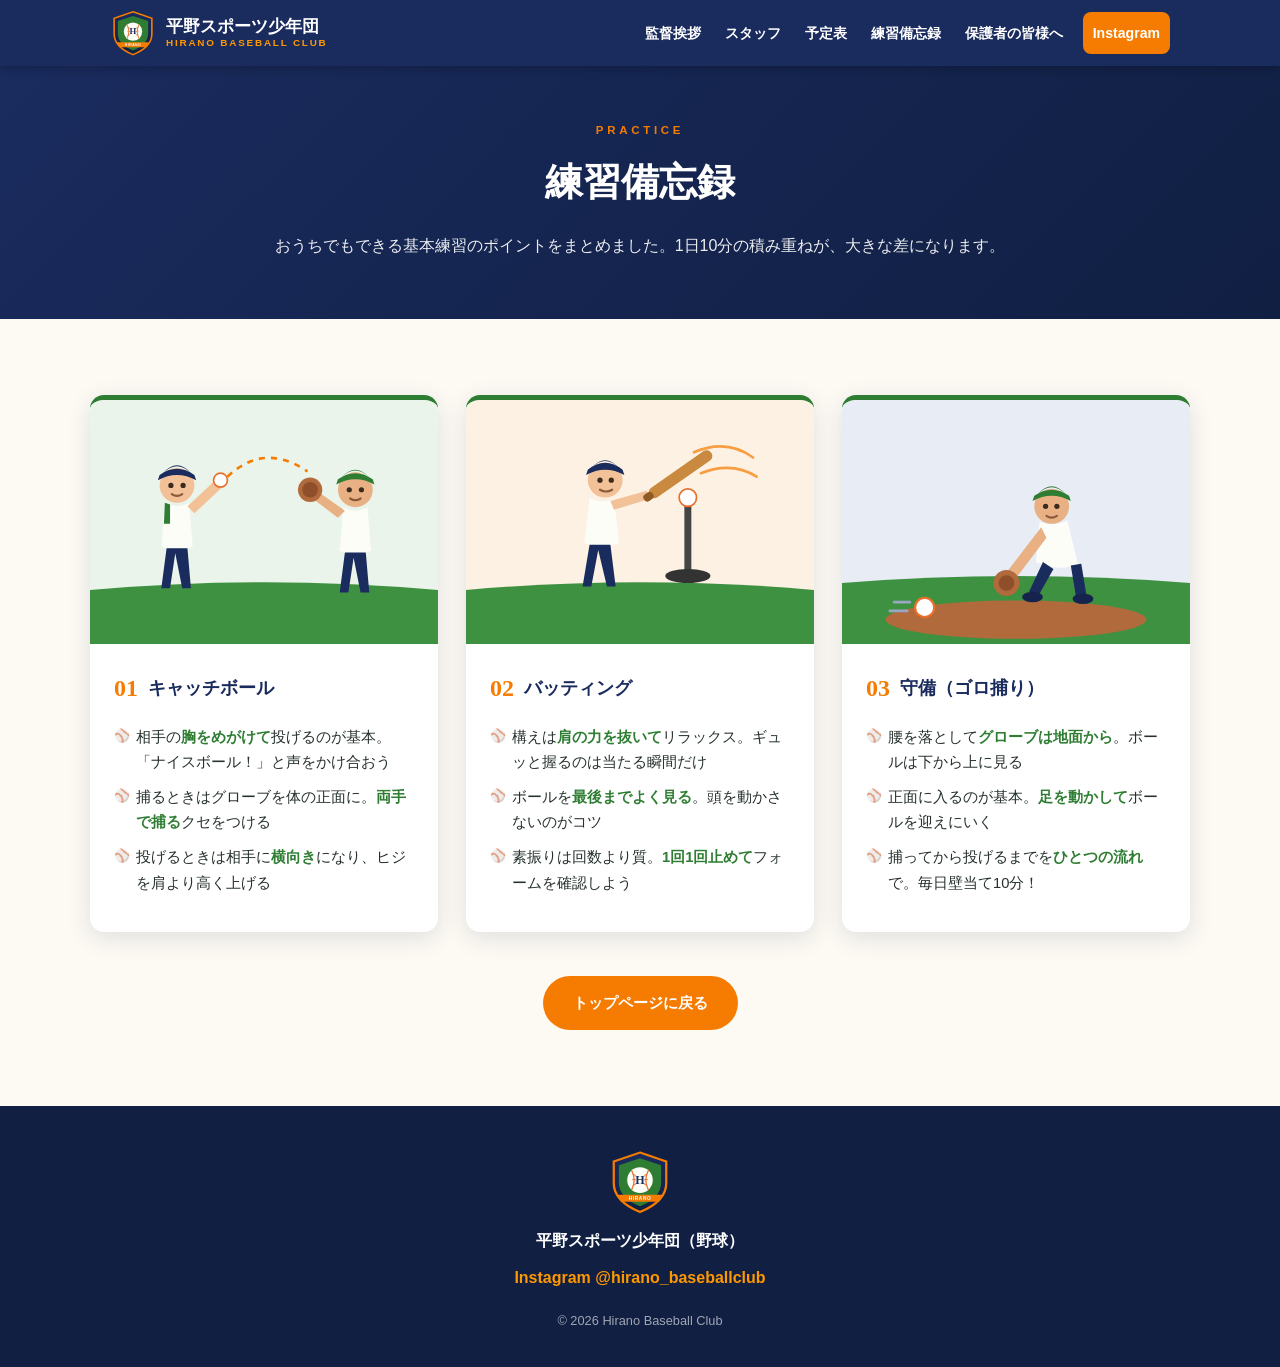
==== practice.html @ e2227130 "Add files via upload" ====
<!DOCTYPE html>
<html lang="ja">
<head>
<meta charset="UTF-8">
<meta name="viewport" content="width=device-width, initial-scale=1.0">
<title>練習備忘録 | 平野スポーツ少年団（野球）</title>
<meta name="description" content="平野スポーツ少年団（野球）の練習備忘録。おうちでもできるキャッチボール・バッティング・守備の基本ポイントを紹介します。">
<link rel="icon" href="images/logo.svg" type="image/svg+xml">
<link rel="stylesheet" href="style.css">
</head>
<body>

<header class="site-header">
  <div class="header-inner">
    <a href="index.html" class="brand">
      <img src="images/logo.svg" alt="平野スポーツ少年団エンブレム" class="brand-logo">
      <span class="brand-name">平野スポーツ少年団<small>HIRANO BASEBALL CLUB</small></span>
    </a>
    <nav class="global-nav" id="globalNav">
      <a href="index.html#greeting">監督挨拶</a>
      <a href="staff.html">スタッフ</a>
      <a href="index.html#schedule">予定表</a>
      <a href="practice.html">練習備忘録</a>
      <a href="index.html#parents">保護者の皆様へ</a>
      <a href="https://www.instagram.com/hirano_baseballclub/" target="_blank" rel="noopener" class="nav-insta">Instagram</a>
    </nav>
    <button class="nav-toggle" id="navToggle" aria-label="メニューを開く">
      <span></span><span></span><span></span>
    </button>
  </div>
</header>

<main>

  <div class="page-hero">
    <h1><span class="title-en">PRACTICE</span>練習備忘録</h1>
    <p>おうちでもできる基本練習のポイントをまとめました。1日10分の積み重ねが、大きな差になります。</p>
  </div>

  <section class="section">
    <div class="section-inner">
      <div class="practice-grid">
        <article class="practice-card">
          <img src="images/practice-catch.svg" alt="キャッチボールをする子どもたちのイラスト">
          <div class="practice-body">
            <h3><span class="num">01</span>キャッチボール</h3>
            <ul>
              <li>相手の<strong>胸をめがけて</strong>投げるのが基本。「ナイスボール！」と声をかけ合おう</li>
              <li>捕るときはグローブを体の正面に。<strong>両手で捕る</strong>クセをつける</li>
              <li>投げるときは相手に<strong>横向き</strong>になり、ヒジを肩より高く上げる</li>
            </ul>
          </div>
        </article>
        <article class="practice-card">
          <img src="images/practice-batting.svg" alt="ティーバッティングをする子どものイラスト">
          <div class="practice-body">
            <h3><span class="num">02</span>バッティング</h3>
            <ul>
              <li>構えは<strong>肩の力を抜いて</strong>リラックス。ギュッと握るのは当たる瞬間だけ</li>
              <li>ボールを<strong>最後までよく見る</strong>。頭を動かさないのがコツ</li>
              <li>素振りは回数より質。<strong>1回1回止めて</strong>フォームを確認しよう</li>
            </ul>
          </div>
        </article>
        <article class="practice-card">
          <img src="images/practice-fielding.svg" alt="ゴロを捕る子どものイラスト">
          <div class="practice-body">
            <h3><span class="num">03</span>守備（ゴロ捕り）</h3>
            <ul>
              <li>腰を落として<strong>グローブは地面から</strong>。ボールは下から上に見る</li>
              <li>正面に入るのが基本。<strong>足を動かして</strong>ボールを迎えにいく</li>
              <li>捕ってから投げるまでを<strong>ひとつの流れ</strong>で。毎日壁当て10分！</li>
            </ul>
          </div>
        </article>
      </div>
      <p class="back-home"><a href="index.html" class="btn btn-orange">トップページに戻る</a></p>
    </div>
  </section>

</main>

<footer class="site-footer">
  <img src="images/logo.svg" alt="" class="footer-logo">
  <p class="footer-name">平野スポーツ少年団（野球）</p>
  <p><a href="https://www.instagram.com/hirano_baseballclub/" target="_blank" rel="noopener">Instagram @hirano_baseballclub</a></p>
  <p class="copyright">© 2026 Hirano Baseball Club</p>
</footer>

<script>
  const toggle = document.getElementById('navToggle');
  const nav = document.getElementById('globalNav');
  toggle.addEventListener('click', () => {
    nav.classList.toggle('open');
    toggle.classList.toggle('open');
  });
  nav.querySelectorAll('a').forEach(a =>
    a.addEventListener('click', () => {
      nav.classList.remove('open');
      toggle.classList.remove('open');
    })
  );
</script>
</body>
</html>
---- style.css ----
/* ===== 平野スポーツ少年団 公式サイト =====
   テーマカラー: 緑 #2e7d32 / 紺 #1a2b5e / オレンジ #f57c00 */

:root {
  --green: #2e7d32;
  --green-light: #3f9142;
  --green-pale: #eaf4ea;
  --navy: #1a2b5e;
  --navy-dark: #101f42;
  --orange: #f57c00;
  --orange-light: #ff9800;
  --cream: #fdfaf4;
  --text: #26312b;
  --radius: 14px;
  --shadow: 0 6px 24px rgba(16, 31, 66, 0.12);
}

* { margin: 0; padding: 0; box-sizing: border-box; }

html { scroll-behavior: smooth; scroll-padding-top: 76px; }

body {
  font-family: "Hiragino Kaku Gothic ProN", "Hiragino Sans", "Yu Gothic", "Noto Sans JP", sans-serif;
  color: var(--text);
  background: var(--cream);
  line-height: 1.9;
}

img { max-width: 100%; display: block; }

/* ===== ヘッダー ===== */
.site-header {
  position: sticky;
  top: 0;
  z-index: 100;
  background: var(--navy);
  box-shadow: 0 2px 10px rgba(0,0,0,0.25);
}

.header-inner {
  max-width: 1100px;
  margin: 0 auto;
  padding: 10px 20px;
  display: flex;
  align-items: center;
  justify-content: space-between;
  gap: 16px;
}

.brand {
  display: flex;
  align-items: center;
  gap: 10px;
  text-decoration: none;
  color: #fff;
}

.brand-logo { width: 46px; height: 46px; }

.brand-name {
  font-weight: 700;
  font-size: 1.05rem;
  line-height: 1.3;
  display: flex;
  flex-direction: column;
}

.brand-name small {
  font-size: 0.62rem;
  letter-spacing: 0.18em;
  color: var(--orange-light);
  font-weight: 600;
}

.global-nav {
  display: flex;
  align-items: center;
  gap: 4px;
}

.global-nav a {
  color: #fff;
  text-decoration: none;
  font-size: 0.88rem;
  font-weight: 600;
  padding: 8px 10px;
  border-radius: 8px;
  transition: background 0.2s;
  white-space: nowrap;
}

.global-nav a:hover { background: rgba(255,255,255,0.14); }

.global-nav .nav-insta {
  background: var(--orange);
  margin-left: 6px;
}

.global-nav .nav-insta:hover { background: var(--orange-light); }

.nav-toggle {
  display: none;
  flex-direction: column;
  justify-content: center;
  gap: 5px;
  width: 42px;
  height: 42px;
  background: none;
  border: none;
  cursor: pointer;
}

.nav-toggle span {
  display: block;
  height: 3px;
  margin: 0 8px;
  background: #fff;
  border-radius: 2px;
  transition: transform 0.25s, opacity 0.25s;
}

.nav-toggle.open span:nth-child(1) { transform: translateY(8px) rotate(45deg); }
.nav-toggle.open span:nth-child(2) { opacity: 0; }
.nav-toggle.open span:nth-child(3) { transform: translateY(-8px) rotate(-45deg); }

/* ===== ヒーロー ===== */
.hero {
  position: relative;
  min-height: 520px;
  overflow: hidden;
  display: flex;
  align-items: center;
}

.hero-img {
  position: absolute;
  inset: 0;
  width: 100%;
  height: 100%;
  object-fit: cover;
}

.hero-overlay {
  position: relative;
  z-index: 1;
  max-width: 1100px;
  margin: 0 auto;
  padding: 70px 24px;
  color: var(--navy);
  text-shadow: 0 2px 14px rgba(255,255,255,0.85), 0 0 4px rgba(255,255,255,0.9);
}

.hero-catch {
  font-size: 1.1rem;
  font-weight: 700;
  color: #e65100;
  letter-spacing: 0.08em;
  margin-bottom: 8px;
}

.hero-title {
  font-size: clamp(2rem, 5.5vw, 3.4rem);
  font-weight: 800;
  letter-spacing: 0.04em;
  line-height: 1.25;
}

.hero-title span {
  display: inline-block;
  background: var(--orange);
  font-size: 0.42em;
  padding: 4px 16px;
  border-radius: 999px;
  vertical-align: middle;
  margin-left: 14px;
  text-shadow: none;
}

.hero-sub { margin-top: 16px; font-size: 1.05rem; font-weight: 600; }

.hero-buttons { margin-top: 28px; display: flex; gap: 14px; flex-wrap: wrap; }

/* ===== ボタン ===== */
.btn {
  display: inline-block;
  padding: 13px 30px;
  border-radius: 999px;
  font-weight: 700;
  text-decoration: none;
  font-size: 0.95rem;
  transition: transform 0.15s, box-shadow 0.15s, background 0.2s;
  text-shadow: none;
}

.btn:hover { transform: translateY(-2px); box-shadow: 0 6px 18px rgba(0,0,0,0.25); }

.btn-orange { background: var(--orange); color: #fff; }
.btn-orange:hover { background: var(--orange-light); }

.btn-ghost {
  background: rgba(255,255,255,0.8);
  color: var(--navy);
  border: 2px solid var(--navy);
}

.btn-large { font-size: 1.05rem; padding: 16px 40px; }

/* ===== お知らせバー ===== */
.news-bar {
  background: var(--orange);
  color: #fff;
  display: flex;
  align-items: center;
  gap: 14px;
  padding: 12px 24px;
  max-width: 1100px;
  margin: -28px auto 0;
  position: relative;
  z-index: 2;
  border-radius: var(--radius);
  box-shadow: var(--shadow);
  font-weight: 600;
  font-size: 0.92rem;
}

.news-label {
  flex-shrink: 0;
  background: #fff;
  color: var(--orange);
  font-weight: 800;
  padding: 3px 14px;
  border-radius: 999px;
  font-size: 0.82rem;
}

/* ===== セクション共通 ===== */
.section { padding: 76px 24px; }

.section-inner { max-width: 1100px; margin: 0 auto; }

.section-navy {
  background: linear-gradient(180deg, var(--navy) 0%, var(--navy-dark) 100%);
  color: #fff;
}

.section-green {
  background: linear-gradient(180deg, var(--green) 0%, #256428 100%);
  color: #fff;
}

.section-title {
  font-size: clamp(1.6rem, 3.5vw, 2.2rem);
  font-weight: 800;
  color: var(--navy);
  margin-bottom: 34px;
  display: flex;
  flex-direction: column;
  gap: 2px;
}

.section-title.light { color: #fff; }

.title-en {
  font-size: 0.72rem;
  letter-spacing: 0.32em;
  color: var(--orange);
  font-weight: 700;
}

.section-title::after {
  content: "";
  width: 64px;
  height: 5px;
  border-radius: 3px;
  background: linear-gradient(90deg, var(--green) 0 33%, var(--navy) 33% 66%, var(--orange) 66%);
  margin-top: 12px;
}

.section-title.light::after {
  background: linear-gradient(90deg, var(--green-light) 0 33%, #fff 33% 66%, var(--orange) 66%);
}

.section-lead { margin: -14px 0 34px; font-size: 1rem; }

/* ===== 監督挨拶 ===== */
.greeting-grid {
  display: grid;
  grid-template-columns: 300px 1fr;
  gap: 44px;
  align-items: start;
}

.greeting-photo img {
  border-radius: var(--radius);
  box-shadow: var(--shadow);
}

.greeting-photo figcaption {
  text-align: center;
  margin-top: 12px;
  font-weight: 700;
  color: var(--navy);
}

.greeting-lead {
  font-size: 1.3rem;
  font-weight: 800;
  color: var(--green);
  margin-bottom: 18px;
  line-height: 1.6;
}

.greeting-text p + p { margin-top: 14px; }

.greeting-sign {
  text-align: right;
  font-weight: 700;
  color: var(--navy);
  margin-top: 22px !important;
}

/* ===== 指導者・スタッフ紹介 ===== */
.section-staff { background: var(--green-pale); }

/* トップページのコンパクト版 */
.staff-teaser { padding: 56px 24px; }
.staff-teaser .section-inner { text-align: center; }

.staff-teaser .section-title {
  align-items: center;
  margin-bottom: 24px;
}

.teaser-avatars {
  display: flex;
  justify-content: center;
  align-items: center;
  margin-bottom: 18px;
}

.teaser-avatars img,
.teaser-more {
  width: 60px;
  height: 60px;
  border-radius: 50%;
  object-fit: cover;
  border: 3px solid #fff;
  box-shadow: 0 3px 10px rgba(16,31,66,0.18);
  margin: 0 -7px;
  background: #fff;
}

.teaser-more {
  display: inline-flex;
  align-items: center;
  justify-content: center;
  background: var(--navy);
  color: #fff;
  font-weight: 800;
  font-size: 0.95rem;
}

.teaser-text { margin-bottom: 22px; font-size: 1rem; }

/* トップページの練習ノウハウ コンパクト版 */
.practice-teaser { padding: 56px 24px; }
.practice-teaser .section-inner { text-align: center; }
.practice-teaser .section-title { align-items: center; margin-bottom: 24px; }

.teaser-thumbs {
  display: flex;
  justify-content: center;
  gap: 14px;
  margin-bottom: 20px;
  flex-wrap: wrap;
}

.teaser-thumbs img {
  width: 150px;
  border-radius: 12px;
  box-shadow: 0 4px 14px rgba(16,31,66,0.16);
}

/* サブページ共通 */
.page-hero {
  background: linear-gradient(135deg, var(--navy) 0%, var(--navy-dark) 100%);
  color: #fff;
  text-align: center;
  padding: 54px 24px 58px;
}

.page-hero h1 {
  font-size: clamp(1.7rem, 4vw, 2.4rem);
  font-weight: 800;
  display: flex;
  flex-direction: column;
  gap: 4px;
}

.page-hero p { margin-top: 12px; opacity: 0.92; font-size: 1rem; }

.back-home { text-align: center; margin-top: 44px; }

.staff-grid {
  display: grid;
  grid-template-columns: repeat(auto-fit, minmax(200px, 1fr));
  gap: 22px;
}

.staff-card {
  background: #fff;
  border-radius: var(--radius);
  overflow: hidden;
  box-shadow: var(--shadow);
  transition: transform 0.2s;
}

.staff-card:hover { transform: translateY(-5px); }

.staff-card img { width: 100%; aspect-ratio: 1; object-fit: cover; }

.staff-body { padding: 16px 18px 20px; }

.staff-role {
  display: inline-block;
  background: var(--orange);
  color: #fff;
  font-size: 0.72rem;
  font-weight: 800;
  padding: 3px 12px;
  border-radius: 999px;
  margin-bottom: 8px;
}

.staff-body h3 {
  font-size: 1.1rem;
  font-weight: 800;
  color: var(--navy);
  margin-bottom: 8px;
}

.staff-body p { font-size: 0.84rem; line-height: 1.7; }

/* ===== 予定表 ===== */
.schedule-regular h3, .month-title {
  font-size: 1.2rem;
  font-weight: 800;
  margin-bottom: 18px;
  border-left: 5px solid var(--orange);
  padding-left: 12px;
}

.month-title { margin-top: 44px; }

.regular-cards { display: flex; gap: 20px; flex-wrap: wrap; }

.regular-card {
  background: rgba(255,255,255,0.08);
  border: 1px solid rgba(255,255,255,0.22);
  border-radius: var(--radius);
  padding: 20px 26px;
  display: flex;
  align-items: center;
  gap: 18px;
  flex: 1;
  min-width: 260px;
}

.day-badge {
  width: 52px;
  height: 52px;
  border-radius: 50%;
  display: grid;
  place-items: center;
  font-size: 1.4rem;
  font-weight: 800;
  flex-shrink: 0;
}

.day-badge.sat { background: var(--green-light); color: #fff; }
.day-badge.sun { background: var(--orange); color: #fff; }

.regular-time { font-size: 1.15rem; font-weight: 800; }
.regular-place { font-size: 0.88rem; opacity: 0.85; }

.regular-note { margin-top: 14px; font-size: 0.85rem; opacity: 0.8; }

.timetree-card {
  background: #fff;
  color: var(--text);
  border-radius: var(--radius);
  box-shadow: var(--shadow);
  padding: 32px 36px;
  display: flex;
  gap: 24px;
  align-items: flex-start;
}

.timetree-icon {
  font-size: 2.6rem;
  line-height: 1;
  flex-shrink: 0;
}

.timetree-lead { font-size: 1.1rem; font-weight: 800; color: var(--navy); margin-bottom: 8px; }
.timetree-lead strong { color: var(--green); }
.timetree-text { font-size: 0.92rem; margin-bottom: 18px; }
.timetree-card { margin-top: 26px; }

.table-wrap { overflow-x: auto; border-radius: var(--radius); box-shadow: var(--shadow); }

.schedule-table {
  width: 100%;
  border-collapse: collapse;
  background: #fff;
  color: var(--text);
  font-size: 0.95rem;
  min-width: 560px;
}

.schedule-table th {
  background: var(--orange);
  color: #fff;
  padding: 12px 16px;
  text-align: left;
  font-size: 0.88rem;
  letter-spacing: 0.05em;
}

.schedule-table td { padding: 12px 16px; border-top: 1px solid #eee; }

.schedule-table tbody tr:nth-child(even) { background: var(--green-pale); }

.schedule-table td.sat { color: var(--green); font-weight: 800; }
.schedule-table td.sun { color: var(--orange); font-weight: 800; }
.schedule-table td.event { font-weight: 800; color: var(--navy); }

.schedule-note { margin-top: 18px; font-size: 0.9rem; }
.schedule-note a { color: var(--orange-light); font-weight: 700; }

/* ===== 練習ノウハウ ===== */
.practice-grid {
  display: grid;
  grid-template-columns: repeat(auto-fit, minmax(290px, 1fr));
  gap: 28px;
}

.practice-card {
  background: #fff;
  border-radius: var(--radius);
  overflow: hidden;
  box-shadow: var(--shadow);
  transition: transform 0.2s;
  border-top: 5px solid var(--green);
}

.practice-card:hover { transform: translateY(-6px); }

.practice-body { padding: 22px 24px 26px; }

.practice-body h3 {
  font-size: 1.15rem;
  font-weight: 800;
  color: var(--navy);
  margin-bottom: 14px;
  display: flex;
  align-items: center;
  gap: 10px;
}

.practice-body .num {
  color: var(--orange);
  font-size: 1.5rem;
  font-family: Georgia, serif;
}

.practice-body ul { list-style: none; }

.practice-body li {
  position: relative;
  padding-left: 22px;
  font-size: 0.92rem;
  margin-bottom: 10px;
  line-height: 1.7;
}

.practice-body li::before {
  content: "⚾";
  position: absolute;
  left: 0;
  top: 0;
  font-size: 0.8rem;
}

.practice-body strong { color: var(--green); }

/* ===== 保護者の皆様へ ===== */
.parents-intro {
  display: grid;
  grid-template-columns: 340px 1fr;
  gap: 36px;
  align-items: center;
  margin-bottom: 40px;
}

.parents-img { border-radius: var(--radius); box-shadow: var(--shadow); }

.parents-intro p { font-size: 1rem; }
.parents-intro strong { color: #ffd54f; }

.duty-grid {
  display: grid;
  grid-template-columns: repeat(auto-fit, minmax(280px, 1fr));
  gap: 22px;
}

.duty-card {
  background: #fff;
  color: var(--text);
  border-radius: var(--radius);
  padding: 24px 26px;
  box-shadow: var(--shadow);
  border-left: 6px solid var(--orange);
}

.duty-card h3 {
  font-size: 1.05rem;
  font-weight: 800;
  color: var(--navy);
  margin-bottom: 12px;
}

.duty-card ul { list-style: none; }

.duty-card li {
  position: relative;
  padding-left: 18px;
  font-size: 0.9rem;
  margin-bottom: 8px;
  line-height: 1.7;
}

.duty-card li::before {
  content: "";
  position: absolute;
  left: 0;
  top: 0.65em;
  width: 8px;
  height: 8px;
  border-radius: 50%;
  background: var(--green-light);
}

.parents-note { margin-top: 26px; font-size: 0.92rem; text-align: center; }

/* ===== CTA ===== */
.cta {
  background: linear-gradient(135deg, var(--navy) 0%, var(--navy-dark) 60%, #2a1c4d 100%);
  color: #fff;
  text-align: center;
  padding: 70px 24px;
}

.cta h2 { font-size: clamp(1.5rem, 4vw, 2.1rem); font-weight: 800; margin-bottom: 12px; }
.cta p { margin-bottom: 28px; opacity: 0.9; }

/* ===== フッター ===== */
.site-footer {
  background: var(--navy-dark);
  color: #fff;
  text-align: center;
  padding: 44px 24px 34px;
}

.footer-logo { width: 64px; margin: 0 auto 12px; }
.footer-name { font-weight: 800; margin-bottom: 6px; }
.site-footer a { color: var(--orange-light); font-weight: 700; text-decoration: none; }
.site-footer a:hover { text-decoration: underline; }
.copyright { margin-top: 16px; font-size: 0.8rem; opacity: 0.6; }

/* ===== レスポンシブ ===== */
@media (max-width: 860px) {
  .greeting-grid { grid-template-columns: 1fr; }
  .greeting-photo { max-width: 300px; margin: 0 auto; }
  .parents-intro { grid-template-columns: 1fr; }
  .parents-img { max-width: 380px; margin: 0 auto; }
}

@media (max-width: 900px) {
  .nav-toggle { display: flex; }

  .global-nav {
    position: absolute;
    top: 100%;
    left: 0;
    right: 0;
    background: var(--navy);
    flex-direction: column;
    align-items: stretch;
    padding: 8px 16px 16px;
    display: none;
    box-shadow: 0 10px 20px rgba(0,0,0,0.3);
  }

  .global-nav.open { display: flex; }

  .global-nav a { padding: 13px 14px; border-bottom: 1px solid rgba(255,255,255,0.1); }
  .global-nav .nav-insta { margin: 10px 0 0; text-align: center; border-bottom: none; }

  .hero { min-height: 460px; }
  .news-bar { flex-direction: column; align-items: flex-start; gap: 8px; margin: 16px 16px 0; }
  .section { padding: 56px 18px; }
}

/* ===== スマホの文字を読みやすく ===== */
@media (max-width: 640px) {
  body { line-height: 2; }

  .news-bar { font-size: 1rem; }

  .hero-sub { font-size: 1.1rem; }

  .greeting-lead { font-size: 1.2rem; }
  .greeting-text p { font-size: 1rem; }

  .staff-body h3 { font-size: 1.2rem; }
  .staff-body p { font-size: 0.98rem; }

  .practice-body li { font-size: 1rem; padding-left: 24px; }
  .duty-card li { font-size: 1rem; }
  .duty-card h3 { font-size: 1.12rem; }

  .timetree-card { padding: 24px 22px; flex-direction: column; gap: 10px; }
  .timetree-lead { font-size: 1.05rem; }
  .timetree-text { font-size: 1rem; }
  .schedule-note { font-size: 1rem; }
  .parents-note { font-size: 1rem; }

  /* 予定表を横スクロール表からカード式に変更 */
  .table-wrap { overflow-x: visible; box-shadow: none; }

  .schedule-table { min-width: 0; display: block; background: none; }
  .schedule-table thead { display: none; }
  .schedule-table tbody { display: block; }

  .schedule-table tr {
    display: block;
    background: #fff;
    border-radius: var(--radius);
    box-shadow: var(--shadow);
    margin-bottom: 14px;
    padding: 14px 18px 16px;
  }

  .schedule-table tbody tr:nth-child(even) { background: #fff; }

  .schedule-table td {
    display: block;
    border: none;
    padding: 0;
    font-size: 1rem;
    line-height: 1.6;
  }

  /* 日付と曜日を1行に */
  .schedule-table td:nth-child(1),
  .schedule-table td:nth-child(2) {
    display: inline-block;
    font-size: 1.15rem;
    font-weight: 800;
    margin-right: 6px;
  }

  /* 予定名 */
  .schedule-table td:nth-child(3) {
    font-weight: 700;
    color: var(--navy);
    margin-top: 4px;
    font-size: 1.05rem;
  }

  /* 時間・場所 */
  .schedule-table td:nth-child(4) {
    color: #555;
    margin-top: 2px;
  }
}

/* ===== スマホの文字を読みやすく ===== */
@media (max-width: 600px) {
  /* 基準サイズを一段大きく（remベースの文字が全体的に拡大） */
  html { font-size: 17px; }

  body { line-height: 2; }

  .hero-sub { font-size: 1.02rem; line-height: 1.9; }

  .news-bar { font-size: 0.98rem; line-height: 1.8; }

  .greeting-lead { font-size: 1.22rem; }
  .greeting-text p { font-size: 1rem; }

  .schedule-table { font-size: 1rem; }
  .schedule-table th { font-size: 0.95rem; padding: 12px 14px; }
  .schedule-table td { padding: 13px 14px; line-height: 1.7; }

  .timetree-card { padding: 24px 22px; gap: 16px; }
  .timetree-lead { font-size: 1.08rem; line-height: 1.7; }
  .timetree-text { font-size: 0.98rem; }
  .schedule-note { font-size: 0.98rem; }

  .practice-body li { font-size: 0.98rem; margin-bottom: 12px; }
  .practice-body h3 { font-size: 1.2rem; }

  .staff-body p { font-size: 0.95rem; }
  .staff-body h3 { font-size: 1.15rem; }
  .staff-role { font-size: 0.8rem; }

  .parents-intro p { font-size: 1rem; }
  .duty-card { padding: 22px 20px; }
  .duty-card h3 { font-size: 1.1rem; line-height: 1.6; }
  .duty-card li { font-size: 0.98rem; margin-bottom: 10px; }
  .parents-note { font-size: 0.98rem; }

  .cta p { font-size: 0.98rem; }
  .site-footer { font-size: 0.98rem; }
  .copyright { font-size: 0.85rem; }
}
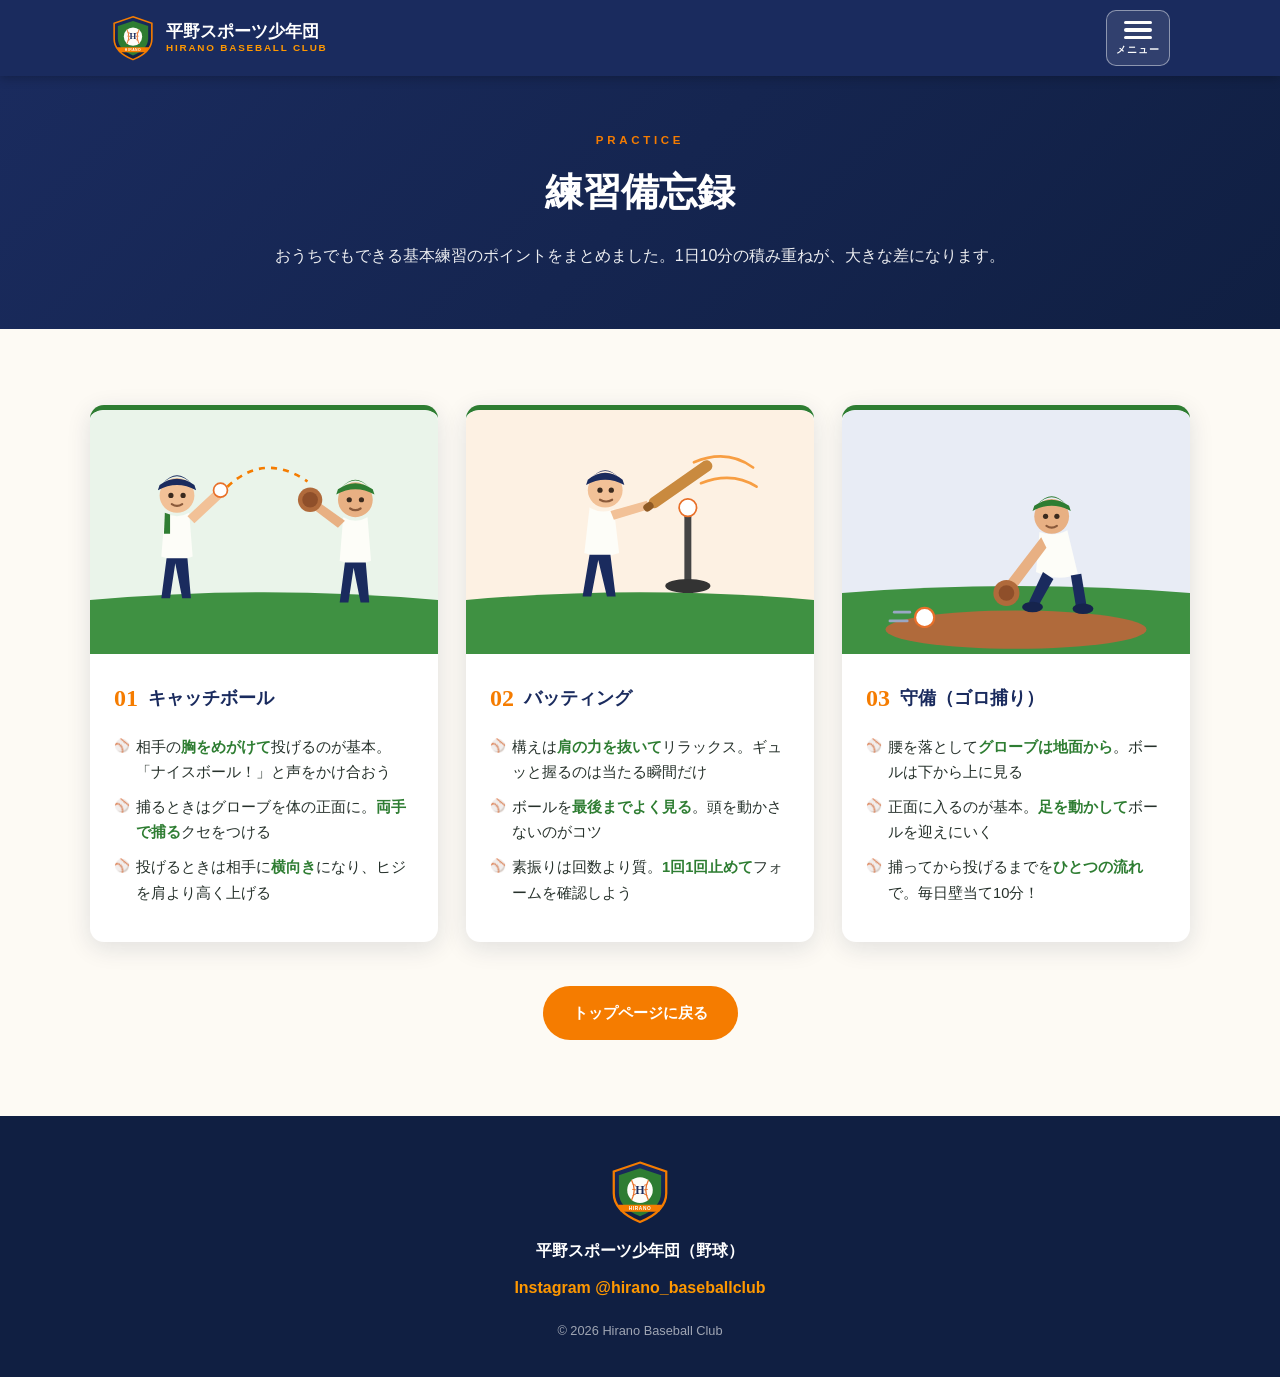
==== commit 45718e57: "メニューボタンを全画面で常時表示にし、全ページにトップへ戻るボタンを追加 Co-Authored-By: Claude Fable 5 <noreply@anthropic.com>" ====
--- a/practice.html
+++ b/practice.html
@@ -25,7 +25,8 @@
       <a href="https://www.instagram.com/hirano_baseballclub/" target="_blank" rel="noopener" class="nav-insta">Instagram</a>
     </nav>
     <button class="nav-toggle" id="navToggle" aria-label="メニューを開く">
-      <span></span><span></span><span></span>
+      <span class="bar"></span><span class="bar"></span><span class="bar"></span>
+      <span class="nav-toggle-text">メニュー</span>
     </button>
   </div>
 </header>
@@ -87,6 +88,10 @@
   <p class="copyright">© 2026 Hirano Baseball Club</p>
 </footer>
 
+<button class="to-top" id="toTop" aria-label="ページの先頭へ戻る">
+  <span class="arrow">▲</span><span class="label">TOP</span>
+</button>
+
 <script>
   const toggle = document.getElementById('navToggle');
   const nav = document.getElementById('globalNav');
@@ -100,6 +105,12 @@
       toggle.classList.remove('open');
     })
   );
+
+  const toTop = document.getElementById('toTop');
+  window.addEventListener('scroll', () => {
+    toTop.classList.toggle('show', window.scrollY > 400);
+  });
+  toTop.addEventListener('click', () => window.scrollTo({ top: 0, behavior: 'smooth' }));
 </script>
 </body>
 </html>
--- a/style.css
+++ b/style.css
@@ -72,19 +72,30 @@
   font-weight: 600;
 }
 
+/* メニューは全画面サイズで三本線ボタンから開く */
 .global-nav {
-  display: flex;
-  align-items: center;
-  gap: 4px;
-}
+  position: absolute;
+  top: 100%;
+  right: 12px;
+  min-width: 260px;
+  background: var(--navy);
+  display: none;
+  flex-direction: column;
+  align-items: stretch;
+  padding: 10px 16px 18px;
+  border-radius: 0 0 14px 14px;
+  box-shadow: 0 14px 30px rgba(0,0,0,0.35);
+}
+
+.global-nav.open { display: flex; }
 
 .global-nav a {
   color: #fff;
   text-decoration: none;
-  font-size: 0.88rem;
+  font-size: 1rem;
   font-weight: 600;
-  padding: 8px 10px;
-  border-radius: 8px;
+  padding: 14px 12px;
+  border-bottom: 1px solid rgba(255,255,255,0.12);
   transition: background 0.2s;
   white-space: nowrap;
 }
@@ -93,35 +104,83 @@
 
 .global-nav .nav-insta {
   background: var(--orange);
-  margin-left: 6px;
+  margin-top: 14px;
+  text-align: center;
+  border-bottom: none;
+  border-radius: 999px;
 }
 
 .global-nav .nav-insta:hover { background: var(--orange-light); }
 
 .nav-toggle {
-  display: none;
+  display: flex;
   flex-direction: column;
+  align-items: center;
   justify-content: center;
-  gap: 5px;
-  width: 42px;
-  height: 42px;
-  background: none;
-  border: none;
+  gap: 4px;
+  width: 64px;
+  height: 56px;
+  background: rgba(255,255,255,0.1);
+  border: 1.5px solid rgba(255,255,255,0.45);
+  border-radius: 10px;
   cursor: pointer;
-}
-
-.nav-toggle span {
+  flex-shrink: 0;
+}
+
+.nav-toggle:hover { background: rgba(255,255,255,0.2); }
+
+.nav-toggle .bar {
   display: block;
-  height: 3px;
-  margin: 0 8px;
+  width: 28px;
+  height: 3.5px;
   background: #fff;
   border-radius: 2px;
   transition: transform 0.25s, opacity 0.25s;
 }
 
-.nav-toggle.open span:nth-child(1) { transform: translateY(8px) rotate(45deg); }
-.nav-toggle.open span:nth-child(2) { opacity: 0; }
-.nav-toggle.open span:nth-child(3) { transform: translateY(-8px) rotate(-45deg); }
+.nav-toggle-text {
+  color: #fff;
+  font-size: 0.6rem;
+  font-weight: 700;
+  letter-spacing: 0.08em;
+  line-height: 1;
+  margin-top: 2px;
+}
+
+.nav-toggle.open .bar:nth-child(1) { transform: translateY(7.5px) rotate(45deg); }
+.nav-toggle.open .bar:nth-child(2) { opacity: 0; }
+.nav-toggle.open .bar:nth-child(3) { transform: translateY(-7.5px) rotate(-45deg); }
+
+/* トップに戻るボタン */
+.to-top {
+  position: fixed;
+  right: 18px;
+  bottom: 18px;
+  width: 56px;
+  height: 56px;
+  border-radius: 50%;
+  background: var(--orange);
+  color: #fff;
+  border: none;
+  cursor: pointer;
+  display: flex;
+  flex-direction: column;
+  align-items: center;
+  justify-content: center;
+  gap: 1px;
+  font-weight: 800;
+  box-shadow: 0 6px 18px rgba(16,31,66,0.35);
+  opacity: 0;
+  pointer-events: none;
+  transition: opacity 0.25s, transform 0.2s;
+  z-index: 90;
+}
+
+.to-top.show { opacity: 1; pointer-events: auto; }
+.to-top:hover { transform: translateY(-3px); background: var(--orange-light); }
+
+.to-top .arrow { font-size: 1.2rem; line-height: 1; }
+.to-top .label { font-size: 0.58rem; letter-spacing: 0.08em; line-height: 1; }
 
 /* ===== ヒーロー ===== */
 .hero {
@@ -687,26 +746,6 @@
 }
 
 @media (max-width: 900px) {
-  .nav-toggle { display: flex; }
-
-  .global-nav {
-    position: absolute;
-    top: 100%;
-    left: 0;
-    right: 0;
-    background: var(--navy);
-    flex-direction: column;
-    align-items: stretch;
-    padding: 8px 16px 16px;
-    display: none;
-    box-shadow: 0 10px 20px rgba(0,0,0,0.3);
-  }
-
-  .global-nav.open { display: flex; }
-
-  .global-nav a { padding: 13px 14px; border-bottom: 1px solid rgba(255,255,255,0.1); }
-  .global-nav .nav-insta { margin: 10px 0 0; text-align: center; border-bottom: none; }
-
   .hero { min-height: 460px; }
   .news-bar { flex-direction: column; align-items: flex-start; gap: 8px; margin: 16px 16px 0; }
   .section { padding: 56px 18px; }
@@ -715,6 +754,8 @@
 /* ===== スマホの文字を読みやすく ===== */
 @media (max-width: 640px) {
   body { line-height: 2; }
+
+  .global-nav { left: 12px; right: 12px; min-width: 0; }
 
   .news-bar { font-size: 1rem; }
 
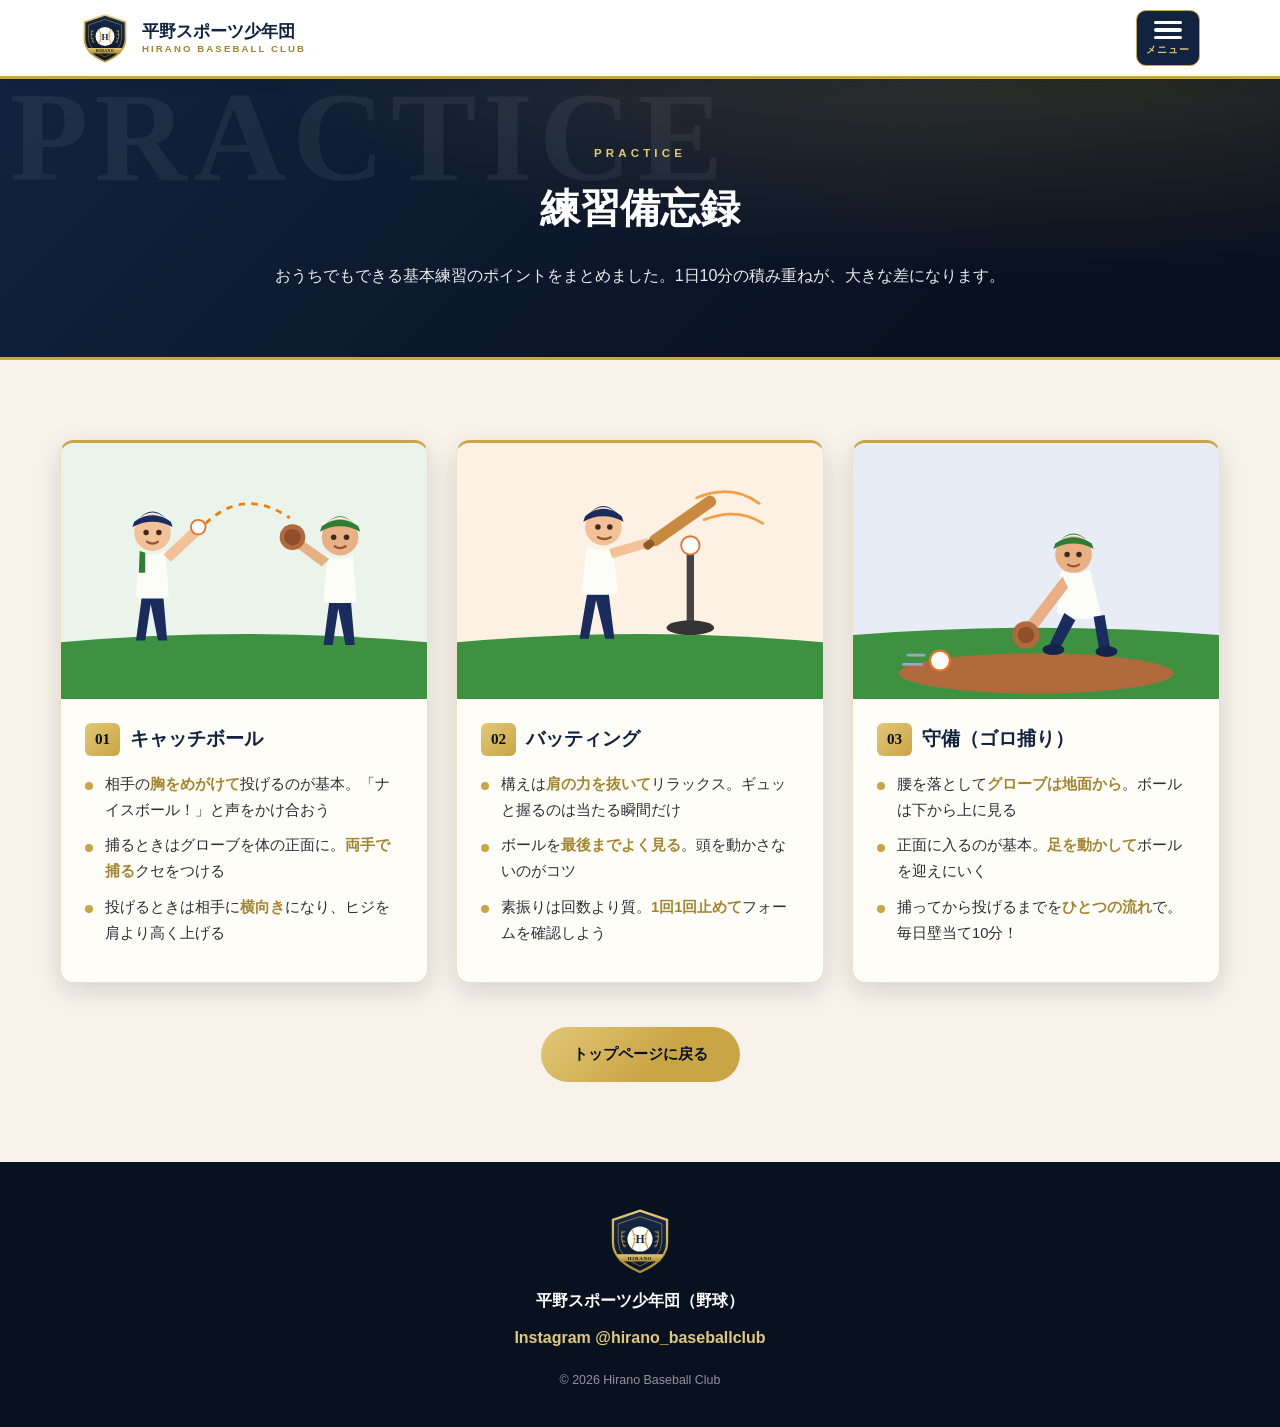
==== commit 1e7d7ea4: "サイト全体を紺×ゴールドのプレミアム調デザインにリニューアル - 見出しを明朝体に、ロゴを紺×金に刷新 - ヒーローを夕暮れのグラウンドに変更、キャッチコピー「全力で、楽しめ。」 - 監督挨拶にチーム" ====
--- a/practice.html
+++ b/practice.html
@@ -33,7 +33,7 @@
 
 <main>
 
-  <div class="page-hero">
+  <div class="page-hero" data-ghost="PRACTICE">
     <h1><span class="title-en">PRACTICE</span>練習備忘録</h1>
     <p>おうちでもできる基本練習のポイントをまとめました。1日10分の積み重ねが、大きな差になります。</p>
   </div>
--- a/style.css
+++ b/style.css
@@ -1,18 +1,20 @@
 /* ===== 平野スポーツ少年団 公式サイト =====
-   テーマカラー: 緑 #2e7d32 / 紺 #1a2b5e / オレンジ #f57c00 */
+   テーマ: 紺 × ゴールド (プレミアム調) */
 
 :root {
-  --green: #2e7d32;
-  --green-light: #3f9142;
-  --green-pale: #eaf4ea;
-  --navy: #1a2b5e;
-  --navy-dark: #101f42;
-  --orange: #f57c00;
-  --orange-light: #ff9800;
-  --cream: #fdfaf4;
-  --text: #26312b;
+  --navy: #12233f;
+  --navy-dark: #0c1830;
+  --navy-deep: #081120;
+  --gold: #c9a545;
+  --gold-light: #e3c878;
+  --gold-dark: #a3842f;
+  --cream: #f7f3ea;
+  --paper: #fffdf8;
+  --orange: #e87722;
+  --text: #2a2e35;
   --radius: 14px;
-  --shadow: 0 6px 24px rgba(16, 31, 66, 0.12);
+  --shadow: 0 8px 26px rgba(8, 17, 32, 0.14);
+  --serif: "Hiragino Mincho ProN", "Yu Mincho", "Noto Serif JP", serif;
 }
 
 * { margin: 0; padding: 0; box-sizing: border-box; }
@@ -33,12 +35,13 @@
   position: sticky;
   top: 0;
   z-index: 100;
-  background: var(--navy);
-  box-shadow: 0 2px 10px rgba(0,0,0,0.25);
+  background: #fff;
+  box-shadow: 0 2px 14px rgba(8, 17, 32, 0.12);
+  border-bottom: 3px solid var(--gold);
 }
 
 .header-inner {
-  max-width: 1100px;
+  max-width: 1160px;
   margin: 0 auto;
   padding: 10px 20px;
   display: flex;
@@ -50,25 +53,27 @@
 .brand {
   display: flex;
   align-items: center;
-  gap: 10px;
+  gap: 12px;
   text-decoration: none;
-  color: #fff;
-}
-
-.brand-logo { width: 46px; height: 46px; }
+  color: var(--navy);
+}
+
+.brand-logo { width: 50px; height: 50px; }
 
 .brand-name {
-  font-weight: 700;
-  font-size: 1.05rem;
+  font-family: var(--serif);
+  font-weight: 700;
+  font-size: 1.08rem;
   line-height: 1.3;
   display: flex;
   flex-direction: column;
 }
 
 .brand-name small {
-  font-size: 0.62rem;
-  letter-spacing: 0.18em;
-  color: var(--orange-light);
+  font-family: "Hiragino Kaku Gothic ProN", sans-serif;
+  font-size: 0.6rem;
+  letter-spacing: 0.22em;
+  color: var(--gold-dark);
   font-weight: 600;
 }
 
@@ -77,14 +82,15 @@
   position: absolute;
   top: 100%;
   right: 12px;
-  min-width: 260px;
-  background: var(--navy);
+  min-width: 270px;
+  background: var(--navy-dark);
   display: none;
   flex-direction: column;
   align-items: stretch;
-  padding: 10px 16px 18px;
+  padding: 12px 18px 20px;
   border-radius: 0 0 14px 14px;
-  box-shadow: 0 14px 30px rgba(0,0,0,0.35);
+  border-top: 2px solid var(--gold);
+  box-shadow: 0 16px 34px rgba(0,0,0,0.4);
 }
 
 .global-nav.open { display: flex; }
@@ -95,22 +101,22 @@
   font-size: 1rem;
   font-weight: 600;
   padding: 14px 12px;
-  border-bottom: 1px solid rgba(255,255,255,0.12);
-  transition: background 0.2s;
+  border-bottom: 1px solid rgba(227,200,120,0.18);
+  transition: background 0.2s, color 0.2s;
   white-space: nowrap;
 }
 
-.global-nav a:hover { background: rgba(255,255,255,0.14); }
+.global-nav a:hover { background: rgba(227,200,120,0.12); color: var(--gold-light); }
 
 .global-nav .nav-insta {
   background: var(--orange);
-  margin-top: 14px;
+  margin-top: 16px;
   text-align: center;
   border-bottom: none;
   border-radius: 999px;
 }
 
-.global-nav .nav-insta:hover { background: var(--orange-light); }
+.global-nav .nav-insta:hover { background: #f08a3c; color: #fff; }
 
 .nav-toggle {
   display: flex;
@@ -120,14 +126,14 @@
   gap: 4px;
   width: 64px;
   height: 56px;
-  background: rgba(255,255,255,0.1);
-  border: 1.5px solid rgba(255,255,255,0.45);
+  background: var(--navy);
+  border: 1.5px solid var(--gold);
   border-radius: 10px;
   cursor: pointer;
   flex-shrink: 0;
 }
 
-.nav-toggle:hover { background: rgba(255,255,255,0.2); }
+.nav-toggle:hover { background: var(--navy-dark); }
 
 .nav-toggle .bar {
   display: block;
@@ -139,7 +145,7 @@
 }
 
 .nav-toggle-text {
-  color: #fff;
+  color: var(--gold-light);
   font-size: 0.6rem;
   font-weight: 700;
   letter-spacing: 0.08em;
@@ -159,8 +165,8 @@
   width: 56px;
   height: 56px;
   border-radius: 50%;
-  background: var(--orange);
-  color: #fff;
+  background: var(--gold);
+  color: var(--navy-deep);
   border: none;
   cursor: pointer;
   display: flex;
@@ -169,7 +175,7 @@
   justify-content: center;
   gap: 1px;
   font-weight: 800;
-  box-shadow: 0 6px 18px rgba(16,31,66,0.35);
+  box-shadow: 0 6px 18px rgba(8,17,32,0.4);
   opacity: 0;
   pointer-events: none;
   transition: opacity 0.25s, transform 0.2s;
@@ -177,7 +183,7 @@
 }
 
 .to-top.show { opacity: 1; pointer-events: auto; }
-.to-top:hover { transform: translateY(-3px); background: var(--orange-light); }
+.to-top:hover { transform: translateY(-3px); background: var(--gold-light); }
 
 .to-top .arrow { font-size: 1.2rem; line-height: 1; }
 .to-top .label { font-size: 0.58rem; letter-spacing: 0.08em; line-height: 1; }
@@ -185,7 +191,7 @@
 /* ===== ヒーロー ===== */
 .hero {
   position: relative;
-  min-height: 520px;
+  min-height: 560px;
   overflow: hidden;
   display: flex;
   align-items: center;
@@ -199,50 +205,58 @@
   object-fit: cover;
 }
 
+.hero::after {
+  content: "";
+  position: absolute;
+  inset: 0;
+  background: linear-gradient(90deg, rgba(8,17,32,0.66) 0%, rgba(8,17,32,0.32) 45%, rgba(8,17,32,0.05) 75%),
+              linear-gradient(0deg, rgba(8,17,32,0.35) 0%, transparent 30%);
+  pointer-events: none;
+}
+
 .hero-overlay {
   position: relative;
   z-index: 1;
-  max-width: 1100px;
+  max-width: 1160px;
+  width: 100%;
   margin: 0 auto;
-  padding: 70px 24px;
-  color: var(--navy);
-  text-shadow: 0 2px 14px rgba(255,255,255,0.85), 0 0 4px rgba(255,255,255,0.9);
-}
-
-.hero-catch {
-  font-size: 1.1rem;
-  font-weight: 700;
-  color: #e65100;
-  letter-spacing: 0.08em;
-  margin-bottom: 8px;
+  padding: 80px 28px;
+  color: #fff;
 }
 
 .hero-title {
-  font-size: clamp(2rem, 5.5vw, 3.4rem);
-  font-weight: 800;
-  letter-spacing: 0.04em;
-  line-height: 1.25;
-}
-
-.hero-title span {
-  display: inline-block;
-  background: var(--orange);
-  font-size: 0.42em;
-  padding: 4px 16px;
-  border-radius: 999px;
-  vertical-align: middle;
-  margin-left: 14px;
-  text-shadow: none;
-}
-
-.hero-sub { margin-top: 16px; font-size: 1.05rem; font-weight: 600; }
-
-.hero-buttons { margin-top: 28px; display: flex; gap: 14px; flex-wrap: wrap; }
+  font-family: var(--serif);
+  font-size: clamp(2.6rem, 6.5vw, 4.4rem);
+  font-weight: 700;
+  letter-spacing: 0.06em;
+  line-height: 1.3;
+  text-shadow: 0 3px 18px rgba(0,0,0,0.55);
+}
+
+.hero-title::after {
+  content: "";
+  display: block;
+  width: 150px;
+  height: 4px;
+  margin-top: 18px;
+  background: linear-gradient(90deg, var(--gold-light), var(--gold) 60%, transparent);
+  border-radius: 2px;
+}
+
+.hero-sub {
+  margin-top: 22px;
+  font-size: 1.05rem;
+  font-weight: 600;
+  line-height: 2.1;
+  text-shadow: 0 2px 10px rgba(0,0,0,0.6);
+}
+
+.hero-buttons { margin-top: 32px; display: flex; gap: 14px; flex-wrap: wrap; }
 
 /* ===== ボタン ===== */
 .btn {
   display: inline-block;
-  padding: 13px 30px;
+  padding: 13px 32px;
   border-radius: 999px;
   font-weight: 700;
   text-decoration: none;
@@ -251,32 +265,39 @@
   text-shadow: none;
 }
 
-.btn:hover { transform: translateY(-2px); box-shadow: 0 6px 18px rgba(0,0,0,0.25); }
-
-.btn-orange { background: var(--orange); color: #fff; }
-.btn-orange:hover { background: var(--orange-light); }
+.btn:hover { transform: translateY(-2px); box-shadow: 0 6px 18px rgba(0,0,0,0.3); }
+
+.btn-gold,
+.btn-orange {
+  background: linear-gradient(135deg, var(--gold-light) 0%, var(--gold) 60%);
+  color: var(--navy-deep);
+}
+
+.btn-gold:hover,
+.btn-orange:hover { background: var(--gold-light); }
 
 .btn-ghost {
-  background: rgba(255,255,255,0.8);
-  color: var(--navy);
-  border: 2px solid var(--navy);
-}
-
-.btn-large { font-size: 1.05rem; padding: 16px 40px; }
+  background: rgba(8,17,32,0.35);
+  color: #fff;
+  border: 1.5px solid rgba(255,255,255,0.85);
+}
+
+.btn-large { font-size: 1.05rem; padding: 16px 42px; }
 
 /* ===== お知らせバー ===== */
 .news-bar {
-  background: var(--orange);
-  color: #fff;
-  display: flex;
-  align-items: center;
-  gap: 14px;
-  padding: 12px 24px;
-  max-width: 1100px;
-  margin: -28px auto 0;
+  background: var(--navy-dark);
+  color: #fff;
+  display: flex;
+  align-items: center;
+  gap: 16px;
+  padding: 14px 26px;
+  max-width: 1160px;
+  margin: -30px auto 0;
   position: relative;
   z-index: 2;
   border-radius: var(--radius);
+  border: 1px solid rgba(227,200,120,0.35);
   box-shadow: var(--shadow);
   font-weight: 600;
   font-size: 0.92rem;
@@ -284,34 +305,26 @@
 
 .news-label {
   flex-shrink: 0;
-  background: #fff;
-  color: var(--orange);
+  color: var(--gold-light);
+  border: 1.5px solid var(--gold);
   font-weight: 800;
-  padding: 3px 14px;
+  padding: 2px 16px;
   border-radius: 999px;
   font-size: 0.82rem;
+  letter-spacing: 0.14em;
 }
 
 /* ===== セクション共通 ===== */
-.section { padding: 76px 24px; }
-
-.section-inner { max-width: 1100px; margin: 0 auto; }
-
-.section-navy {
-  background: linear-gradient(180deg, var(--navy) 0%, var(--navy-dark) 100%);
-  color: #fff;
-}
-
-.section-green {
-  background: linear-gradient(180deg, var(--green) 0%, #256428 100%);
-  color: #fff;
-}
+.section { padding: 80px 24px; }
+
+.section-inner { max-width: 1160px; margin: 0 auto; }
 
 .section-title {
+  font-family: var(--serif);
   font-size: clamp(1.6rem, 3.5vw, 2.2rem);
-  font-weight: 800;
-  color: var(--navy);
-  margin-bottom: 34px;
+  font-weight: 700;
+  color: var(--navy);
+  margin-bottom: 36px;
   display: flex;
   flex-direction: column;
   gap: 2px;
@@ -320,145 +333,111 @@
 .section-title.light { color: #fff; }
 
 .title-en {
+  font-family: "Hiragino Kaku Gothic ProN", sans-serif;
   font-size: 0.72rem;
-  letter-spacing: 0.32em;
-  color: var(--orange);
-  font-weight: 700;
-}
+  letter-spacing: 0.36em;
+  color: var(--gold-dark);
+  font-weight: 700;
+}
+
+.section-title.light .title-en { color: var(--gold-light); }
 
 .section-title::after {
   content: "";
-  width: 64px;
-  height: 5px;
-  border-radius: 3px;
-  background: linear-gradient(90deg, var(--green) 0 33%, var(--navy) 33% 66%, var(--orange) 66%);
-  margin-top: 12px;
-}
-
-.section-title.light::after {
-  background: linear-gradient(90deg, var(--green-light) 0 33%, #fff 33% 66%, var(--orange) 66%);
-}
-
-.section-lead { margin: -14px 0 34px; font-size: 1rem; }
+  width: 72px;
+  height: 3px;
+  border-radius: 2px;
+  background: linear-gradient(90deg, var(--gold-light), var(--gold) 70%, transparent);
+  margin-top: 14px;
+}
 
 /* ===== 監督挨拶 ===== */
 .greeting-grid {
   display: grid;
-  grid-template-columns: 300px 1fr;
-  gap: 44px;
+  grid-template-columns: 280px 1fr 300px;
+  gap: 40px;
   align-items: start;
 }
 
 .greeting-photo img {
   border-radius: var(--radius);
   box-shadow: var(--shadow);
+  border: 1px solid rgba(201,165,69,0.4);
 }
 
 .greeting-photo figcaption {
   text-align: center;
   margin-top: 12px;
+  font-family: var(--serif);
   font-weight: 700;
   color: var(--navy);
 }
 
 .greeting-lead {
-  font-size: 1.3rem;
-  font-weight: 800;
-  color: var(--green);
-  margin-bottom: 18px;
-  line-height: 1.6;
+  font-family: var(--serif);
+  font-size: 1.5rem;
+  font-weight: 700;
+  color: var(--navy);
+  margin-bottom: 20px;
+  line-height: 1.7;
 }
 
 .greeting-text p + p { margin-top: 14px; }
+.greeting-text p { font-size: 0.98rem; }
 
 .greeting-sign {
   text-align: right;
-  font-weight: 700;
-  color: var(--navy);
-  margin-top: 22px !important;
-}
+  font-family: var(--serif);
+  font-weight: 700;
+  font-size: 1.05rem;
+  color: var(--navy);
+  margin-top: 24px !important;
+}
+
+/* チームの理念カード */
+.values-card {
+  background: linear-gradient(160deg, var(--navy) 0%, var(--navy-deep) 100%);
+  border: 1px solid rgba(227,200,120,0.4);
+  border-radius: var(--radius);
+  padding: 28px 26px;
+  color: #fff;
+  display: flex;
+  flex-direction: column;
+  gap: 24px;
+  box-shadow: var(--shadow);
+}
+
+.value-item { display: flex; gap: 14px; align-items: flex-start; }
+
+.value-icon {
+  flex-shrink: 0;
+  width: 44px;
+  height: 44px;
+  border-radius: 50%;
+  border: 1.5px solid var(--gold);
+  display: grid;
+  place-items: center;
+  font-size: 1.2rem;
+  background: rgba(227,200,120,0.08);
+}
+
+.value-item h3 {
+  font-family: var(--serif);
+  font-size: 1.05rem;
+  color: var(--gold-light);
+  margin-bottom: 4px;
+}
+
+.value-item p { font-size: 0.84rem; line-height: 1.8; opacity: 0.92; }
 
 /* ===== 指導者・スタッフ紹介 ===== */
-.section-staff { background: var(--green-pale); }
-
-/* トップページのコンパクト版 */
-.staff-teaser { padding: 56px 24px; }
-.staff-teaser .section-inner { text-align: center; }
-
-.staff-teaser .section-title {
-  align-items: center;
-  margin-bottom: 24px;
-}
-
-.teaser-avatars {
-  display: flex;
-  justify-content: center;
-  align-items: center;
-  margin-bottom: 18px;
-}
-
-.teaser-avatars img,
-.teaser-more {
-  width: 60px;
-  height: 60px;
-  border-radius: 50%;
-  object-fit: cover;
-  border: 3px solid #fff;
-  box-shadow: 0 3px 10px rgba(16,31,66,0.18);
-  margin: 0 -7px;
-  background: #fff;
-}
-
-.teaser-more {
-  display: inline-flex;
-  align-items: center;
-  justify-content: center;
-  background: var(--navy);
-  color: #fff;
-  font-weight: 800;
-  font-size: 0.95rem;
-}
-
-.teaser-text { margin-bottom: 22px; font-size: 1rem; }
-
-/* トップページの練習ノウハウ コンパクト版 */
-.practice-teaser { padding: 56px 24px; }
-.practice-teaser .section-inner { text-align: center; }
-.practice-teaser .section-title { align-items: center; margin-bottom: 24px; }
-
-.teaser-thumbs {
-  display: flex;
-  justify-content: center;
-  gap: 14px;
-  margin-bottom: 20px;
-  flex-wrap: wrap;
-}
-
-.teaser-thumbs img {
-  width: 150px;
-  border-radius: 12px;
-  box-shadow: 0 4px 14px rgba(16,31,66,0.16);
-}
-
-/* サブページ共通 */
-.page-hero {
-  background: linear-gradient(135deg, var(--navy) 0%, var(--navy-dark) 100%);
-  color: #fff;
-  text-align: center;
-  padding: 54px 24px 58px;
-}
-
-.page-hero h1 {
-  font-size: clamp(1.7rem, 4vw, 2.4rem);
-  font-weight: 800;
-  display: flex;
-  flex-direction: column;
-  gap: 4px;
-}
-
-.page-hero p { margin-top: 12px; opacity: 0.92; font-size: 1rem; }
-
-.back-home { text-align: center; margin-top: 44px; }
+.section-staff {
+  background: linear-gradient(180deg, var(--navy) 0%, var(--navy-deep) 100%);
+  color: #fff;
+}
+
+.section-staff .section-title { color: #fff; }
+.section-staff .title-en { color: var(--gold-light); }
 
 .staff-grid {
   display: grid;
@@ -467,11 +446,13 @@
 }
 
 .staff-card {
-  background: #fff;
+  background: var(--paper);
   border-radius: var(--radius);
   overflow: hidden;
-  box-shadow: var(--shadow);
+  box-shadow: 0 10px 26px rgba(0,0,0,0.35);
+  border: 1px solid rgba(227,200,120,0.35);
   transition: transform 0.2s;
+  color: var(--text);
 }
 
 .staff-card:hover { transform: translateY(-5px); }
@@ -482,122 +463,142 @@
 
 .staff-role {
   display: inline-block;
-  background: var(--orange);
-  color: #fff;
+  background: var(--navy);
+  color: var(--gold-light);
   font-size: 0.72rem;
   font-weight: 800;
-  padding: 3px 12px;
+  padding: 3px 14px;
   border-radius: 999px;
   margin-bottom: 8px;
+  letter-spacing: 0.04em;
 }
 
 .staff-body h3 {
-  font-size: 1.1rem;
+  font-family: var(--serif);
+  font-size: 1.15rem;
+  font-weight: 700;
+  color: var(--navy);
+  margin-bottom: 8px;
+}
+
+.staff-body p { font-size: 0.84rem; line-height: 1.75; }
+
+/* トップページのスタッフ コンパクト版 */
+.staff-teaser { padding: 64px 24px; }
+.staff-teaser .section-inner { text-align: center; }
+.staff-teaser .section-title { align-items: center; margin-bottom: 26px; }
+
+.teaser-avatars {
+  display: flex;
+  justify-content: center;
+  align-items: center;
+  margin-bottom: 20px;
+}
+
+.teaser-avatars img,
+.teaser-more {
+  width: 62px;
+  height: 62px;
+  border-radius: 50%;
+  object-fit: cover;
+  border: 2px solid var(--gold);
+  box-shadow: 0 4px 12px rgba(0,0,0,0.4);
+  margin: 0 -7px;
+  background: #fff;
+}
+
+.teaser-more {
+  display: inline-flex;
+  align-items: center;
+  justify-content: center;
+  background: var(--navy-deep);
+  color: var(--gold-light);
   font-weight: 800;
-  color: var(--navy);
-  margin-bottom: 8px;
-}
-
-.staff-body p { font-size: 0.84rem; line-height: 1.7; }
+  font-size: 0.95rem;
+}
+
+.teaser-text { margin-bottom: 24px; font-size: 1rem; }
+.staff-teaser .teaser-text { color: rgba(255,255,255,0.92); }
 
 /* ===== 予定表 ===== */
-.schedule-regular h3, .month-title {
-  font-size: 1.2rem;
-  font-weight: 800;
-  margin-bottom: 18px;
-  border-left: 5px solid var(--orange);
-  padding-left: 12px;
-}
-
-.month-title { margin-top: 44px; }
-
-.regular-cards { display: flex; gap: 20px; flex-wrap: wrap; }
-
-.regular-card {
-  background: rgba(255,255,255,0.08);
-  border: 1px solid rgba(255,255,255,0.22);
-  border-radius: var(--radius);
-  padding: 20px 26px;
-  display: flex;
-  align-items: center;
+.month-title {
+  font-family: var(--serif);
+  font-size: 1.25rem;
+  font-weight: 700;
+  color: var(--navy);
+  margin-bottom: 20px;
+  border-left: 4px solid var(--gold);
+  padding-left: 14px;
+}
+
+/* 週末ごとのカード */
+.weekend-grid {
+  display: grid;
+  grid-template-columns: repeat(auto-fit, minmax(300px, 1fr));
   gap: 18px;
-  flex: 1;
-  min-width: 260px;
-}
-
-.day-badge {
-  width: 52px;
-  height: 52px;
-  border-radius: 50%;
-  display: grid;
-  place-items: center;
-  font-size: 1.4rem;
-  font-weight: 800;
-  flex-shrink: 0;
-}
-
-.day-badge.sat { background: var(--green-light); color: #fff; }
-.day-badge.sun { background: var(--orange); color: #fff; }
-
-.regular-time { font-size: 1.15rem; font-weight: 800; }
-.regular-place { font-size: 0.88rem; opacity: 0.85; }
-
-.regular-note { margin-top: 14px; font-size: 0.85rem; opacity: 0.8; }
-
-.timetree-card {
-  background: #fff;
+}
+
+.weekend-card {
+  background: var(--paper);
   color: var(--text);
   border-radius: var(--radius);
+  border: 1px solid rgba(201,165,69,0.35);
+  border-top: 3px solid var(--gold);
   box-shadow: var(--shadow);
-  padding: 32px 36px;
-  display: flex;
-  gap: 24px;
+  padding: 20px 22px;
+}
+
+.weekend-day + .weekend-day {
+  margin-top: 14px;
+  padding-top: 14px;
+  border-top: 1px dashed #d8cfba;
+}
+
+.day-chip {
+  display: inline-block;
+  font-weight: 800;
+  font-size: 0.9rem;
+  padding: 2px 14px;
+  border-radius: 999px;
+  margin-bottom: 6px;
+}
+
+.day-chip.sat { background: var(--navy); color: #fff; }
+.day-chip.sun { background: var(--gold); color: var(--navy-deep); }
+
+.day-event {
+  font-family: var(--serif);
+  font-weight: 700;
+  color: var(--navy);
+  font-size: 1.08rem;
+  line-height: 1.6;
+}
+.day-place { color: #5d6470; font-size: 0.95rem; line-height: 1.6; margin-top: 2px; }
+
+/* LINE案内カード */
+.timetree-card {
+  background: linear-gradient(160deg, var(--navy) 0%, var(--navy-deep) 100%);
+  color: #fff;
+  border: 1px solid rgba(227,200,120,0.4);
+  border-radius: var(--radius);
+  box-shadow: var(--shadow);
+  padding: 30px 34px;
+  display: flex;
+  gap: 22px;
   align-items: flex-start;
-}
-
-.timetree-icon {
-  font-size: 2.6rem;
-  line-height: 1;
-  flex-shrink: 0;
-}
-
-.timetree-lead { font-size: 1.1rem; font-weight: 800; color: var(--navy); margin-bottom: 8px; }
-.timetree-lead strong { color: var(--green); }
-.timetree-text { font-size: 0.92rem; margin-bottom: 18px; }
-.timetree-card { margin-top: 26px; }
-
-.table-wrap { overflow-x: auto; border-radius: var(--radius); box-shadow: var(--shadow); }
-
-.schedule-table {
-  width: 100%;
-  border-collapse: collapse;
-  background: #fff;
-  color: var(--text);
-  font-size: 0.95rem;
-  min-width: 560px;
-}
-
-.schedule-table th {
-  background: var(--orange);
-  color: #fff;
-  padding: 12px 16px;
-  text-align: left;
-  font-size: 0.88rem;
-  letter-spacing: 0.05em;
-}
-
-.schedule-table td { padding: 12px 16px; border-top: 1px solid #eee; }
-
-.schedule-table tbody tr:nth-child(even) { background: var(--green-pale); }
-
-.schedule-table td.sat { color: var(--green); font-weight: 800; }
-.schedule-table td.sun { color: var(--orange); font-weight: 800; }
-.schedule-table td.event { font-weight: 800; color: var(--navy); }
-
-.schedule-note { margin-top: 18px; font-size: 0.9rem; }
-.schedule-note a { color: var(--orange-light); font-weight: 700; }
-
-/* ===== 練習ノウハウ ===== */
+  margin-top: 26px;
+}
+
+.timetree-icon { font-size: 2.4rem; line-height: 1; flex-shrink: 0; }
+
+.timetree-lead { font-size: 1.1rem; font-weight: 800; margin-bottom: 8px; }
+.timetree-lead strong { color: var(--gold-light); }
+.timetree-text { font-size: 0.92rem; opacity: 0.92; }
+
+.schedule-note { margin-top: 20px; font-size: 0.92rem; }
+.schedule-note a { color: var(--gold-dark); font-weight: 700; }
+
+/* ===== 練習備忘録 ===== */
 .practice-grid {
   display: grid;
   grid-template-columns: repeat(auto-fit, minmax(290px, 1fr));
@@ -605,12 +606,13 @@
 }
 
 .practice-card {
-  background: #fff;
+  background: var(--paper);
   border-radius: var(--radius);
   overflow: hidden;
   box-shadow: var(--shadow);
+  border: 1px solid rgba(201,165,69,0.3);
+  border-top: 3px solid var(--gold);
   transition: transform 0.2s;
-  border-top: 5px solid var(--green);
 }
 
 .practice-card:hover { transform: translateY(-6px); }
@@ -618,8 +620,9 @@
 .practice-body { padding: 22px 24px 26px; }
 
 .practice-body h3 {
-  font-size: 1.15rem;
-  font-weight: 800;
+  font-family: var(--serif);
+  font-size: 1.2rem;
+  font-weight: 700;
   color: var(--navy);
   margin-bottom: 14px;
   display: flex;
@@ -628,32 +631,68 @@
 }
 
 .practice-body .num {
-  color: var(--orange);
-  font-size: 1.5rem;
+  color: var(--navy-deep);
+  background: linear-gradient(135deg, var(--gold-light), var(--gold));
   font-family: Georgia, serif;
+  font-size: 0.95rem;
+  font-weight: 700;
+  padding: 2px 10px;
+  border-radius: 6px;
 }
 
 .practice-body ul { list-style: none; }
 
 .practice-body li {
   position: relative;
-  padding-left: 22px;
+  padding-left: 20px;
   font-size: 0.92rem;
   margin-bottom: 10px;
-  line-height: 1.7;
+  line-height: 1.75;
 }
 
 .practice-body li::before {
-  content: "⚾";
+  content: "";
   position: absolute;
   left: 0;
-  top: 0;
-  font-size: 0.8rem;
-}
-
-.practice-body strong { color: var(--green); }
+  top: 0.7em;
+  width: 8px;
+  height: 8px;
+  border-radius: 50%;
+  background: var(--gold);
+}
+
+.practice-body strong { color: var(--gold-dark); }
+
+/* トップページの練習備忘録 コンパクト版 */
+.practice-teaser {
+  padding: 64px 24px;
+  background: linear-gradient(180deg, var(--navy-deep) 0%, var(--navy) 100%);
+  color: #fff;
+}
+
+.practice-teaser .section-inner { text-align: center; }
+.practice-teaser .section-title { align-items: center; margin-bottom: 26px; color: #fff; }
+.practice-teaser .title-en { color: var(--gold-light); }
+.practice-teaser .teaser-text { color: rgba(255,255,255,0.92); }
+
+.teaser-thumbs {
+  display: flex;
+  justify-content: center;
+  gap: 14px;
+  margin-bottom: 22px;
+  flex-wrap: wrap;
+}
+
+.teaser-thumbs img {
+  width: 150px;
+  border-radius: 12px;
+  border: 1.5px solid rgba(227,200,120,0.6);
+  box-shadow: 0 6px 16px rgba(0,0,0,0.4);
+}
 
 /* ===== 保護者の皆様へ ===== */
+.section-parents { background: #efe8d8; }
+
 .parents-intro {
   display: grid;
   grid-template-columns: 340px 1fr;
@@ -662,10 +701,14 @@
   margin-bottom: 40px;
 }
 
-.parents-img { border-radius: var(--radius); box-shadow: var(--shadow); }
+.parents-img {
+  border-radius: var(--radius);
+  box-shadow: var(--shadow);
+  border: 1px solid rgba(201,165,69,0.4);
+}
 
 .parents-intro p { font-size: 1rem; }
-.parents-intro strong { color: #ffd54f; }
+.parents-intro strong { color: var(--gold-dark); }
 
 .duty-grid {
   display: grid;
@@ -674,17 +717,18 @@
 }
 
 .duty-card {
-  background: #fff;
+  background: var(--paper);
   color: var(--text);
   border-radius: var(--radius);
   padding: 24px 26px;
   box-shadow: var(--shadow);
-  border-left: 6px solid var(--orange);
+  border-left: 4px solid var(--gold);
 }
 
 .duty-card h3 {
-  font-size: 1.05rem;
-  font-weight: 800;
+  font-family: var(--serif);
+  font-size: 1.08rem;
+  font-weight: 700;
   color: var(--navy);
   margin-bottom: 12px;
 }
@@ -696,59 +740,118 @@
   padding-left: 18px;
   font-size: 0.9rem;
   margin-bottom: 8px;
-  line-height: 1.7;
+  line-height: 1.75;
 }
 
 .duty-card li::before {
   content: "";
   position: absolute;
   left: 0;
-  top: 0.65em;
-  width: 8px;
-  height: 8px;
+  top: 0.7em;
+  width: 7px;
+  height: 7px;
   border-radius: 50%;
-  background: var(--green-light);
+  background: var(--gold);
 }
 
 .parents-note { margin-top: 26px; font-size: 0.92rem; text-align: center; }
 
 /* ===== CTA ===== */
 .cta {
-  background: linear-gradient(135deg, var(--navy) 0%, var(--navy-dark) 60%, #2a1c4d 100%);
+  background:
+    radial-gradient(ellipse at 20% 120%, rgba(201,165,69,0.22), transparent 55%),
+    linear-gradient(135deg, var(--navy) 0%, var(--navy-deep) 70%);
   color: #fff;
   text-align: center;
-  padding: 70px 24px;
-}
-
-.cta h2 { font-size: clamp(1.5rem, 4vw, 2.1rem); font-weight: 800; margin-bottom: 12px; }
-.cta p { margin-bottom: 28px; opacity: 0.9; }
+  padding: 76px 24px;
+  border-top: 3px solid var(--gold);
+}
+
+.cta h2 {
+  font-family: var(--serif);
+  font-size: clamp(1.5rem, 4vw, 2.2rem);
+  font-weight: 700;
+  margin-bottom: 14px;
+}
+
+.cta p { margin-bottom: 30px; opacity: 0.9; }
 
 /* ===== フッター ===== */
 .site-footer {
-  background: var(--navy-dark);
+  background: var(--navy-deep);
   color: #fff;
   text-align: center;
-  padding: 44px 24px 34px;
-}
-
-.footer-logo { width: 64px; margin: 0 auto 12px; }
-.footer-name { font-weight: 800; margin-bottom: 6px; }
-.site-footer a { color: var(--orange-light); font-weight: 700; text-decoration: none; }
+  padding: 46px 24px 34px;
+}
+
+.footer-logo { width: 66px; margin: 0 auto 12px; }
+.footer-name { font-family: var(--serif); font-weight: 700; margin-bottom: 6px; }
+.site-footer a { color: var(--gold-light); font-weight: 700; text-decoration: none; }
 .site-footer a:hover { text-decoration: underline; }
-.copyright { margin-top: 16px; font-size: 0.8rem; opacity: 0.6; }
+.copyright { margin-top: 16px; font-size: 0.78rem; opacity: 0.55; }
+
+/* ===== サブページ共通 ===== */
+.page-hero {
+  position: relative;
+  overflow: hidden;
+  background:
+    radial-gradient(ellipse at 80% -30%, rgba(201,165,69,0.25), transparent 55%),
+    linear-gradient(135deg, var(--navy) 0%, var(--navy-deep) 75%);
+  color: #fff;
+  text-align: center;
+  padding: 64px 24px 66px;
+  border-bottom: 3px solid var(--gold);
+}
+
+.page-hero::before {
+  content: attr(data-ghost);
+  position: absolute;
+  top: -6px;
+  left: 10px;
+  font-family: Georgia, serif;
+  font-size: clamp(4rem, 12vw, 8rem);
+  font-weight: 800;
+  letter-spacing: 0.05em;
+  color: rgba(255,255,255,0.06);
+  pointer-events: none;
+  line-height: 1;
+}
+
+.page-hero h1 {
+  position: relative;
+  font-family: var(--serif);
+  font-size: clamp(1.7rem, 4vw, 2.5rem);
+  font-weight: 700;
+  display: flex;
+  flex-direction: column;
+  gap: 6px;
+}
+
+.page-hero .title-en { color: var(--gold-light); }
+
+.page-hero p { position: relative; margin-top: 14px; opacity: 0.92; font-size: 1rem; }
+
+.back-home { text-align: center; margin-top: 44px; }
 
 /* ===== レスポンシブ ===== */
+@media (max-width: 1080px) {
+  .greeting-grid { grid-template-columns: 260px 1fr; }
+  .values-card { grid-column: 1 / -1; flex-direction: row; flex-wrap: wrap; }
+  .values-card .value-item { flex: 1; min-width: 220px; }
+}
+
 @media (max-width: 860px) {
   .greeting-grid { grid-template-columns: 1fr; }
   .greeting-photo { max-width: 300px; margin: 0 auto; }
+  .values-card { flex-direction: column; }
   .parents-intro { grid-template-columns: 1fr; }
   .parents-img { max-width: 380px; margin: 0 auto; }
 }
 
 @media (max-width: 900px) {
-  .hero { min-height: 460px; }
+  .hero { min-height: 500px; }
   .news-bar { flex-direction: column; align-items: flex-start; gap: 8px; margin: 16px 16px 0; }
-  .section { padding: 56px 18px; }
+  .section { padding: 60px 18px; }
 }
 
 /* ===== スマホの文字を読みやすく ===== */
@@ -759,15 +862,15 @@
 
   .news-bar { font-size: 1rem; }
 
-  .hero-sub { font-size: 1.1rem; }
-
-  .greeting-lead { font-size: 1.2rem; }
+  .hero-sub { font-size: 1.02rem; }
+
+  .greeting-lead { font-size: 1.3rem; }
   .greeting-text p { font-size: 1rem; }
 
   .staff-body h3 { font-size: 1.2rem; }
   .staff-body p { font-size: 0.98rem; }
 
-  .practice-body li { font-size: 1rem; padding-left: 24px; }
+  .practice-body li { font-size: 1rem; padding-left: 22px; }
   .duty-card li { font-size: 1rem; }
   .duty-card h3 { font-size: 1.12rem; }
 
@@ -777,93 +880,8 @@
   .schedule-note { font-size: 1rem; }
   .parents-note { font-size: 1rem; }
 
-  /* 予定表を横スクロール表からカード式に変更 */
-  .table-wrap { overflow-x: visible; box-shadow: none; }
-
-  .schedule-table { min-width: 0; display: block; background: none; }
-  .schedule-table thead { display: none; }
-  .schedule-table tbody { display: block; }
-
-  .schedule-table tr {
-    display: block;
-    background: #fff;
-    border-radius: var(--radius);
-    box-shadow: var(--shadow);
-    margin-bottom: 14px;
-    padding: 14px 18px 16px;
-  }
-
-  .schedule-table tbody tr:nth-child(even) { background: #fff; }
-
-  .schedule-table td {
-    display: block;
-    border: none;
-    padding: 0;
-    font-size: 1rem;
-    line-height: 1.6;
-  }
-
-  /* 日付と曜日を1行に */
-  .schedule-table td:nth-child(1),
-  .schedule-table td:nth-child(2) {
-    display: inline-block;
-    font-size: 1.15rem;
-    font-weight: 800;
-    margin-right: 6px;
-  }
-
-  /* 予定名 */
-  .schedule-table td:nth-child(3) {
-    font-weight: 700;
-    color: var(--navy);
-    margin-top: 4px;
-    font-size: 1.05rem;
-  }
-
-  /* 時間・場所 */
-  .schedule-table td:nth-child(4) {
-    color: #555;
-    margin-top: 2px;
-  }
-}
-
-/* ===== スマホの文字を読みやすく ===== */
-@media (max-width: 600px) {
-  /* 基準サイズを一段大きく（remベースの文字が全体的に拡大） */
-  html { font-size: 17px; }
-
-  body { line-height: 2; }
-
-  .hero-sub { font-size: 1.02rem; line-height: 1.9; }
-
-  .news-bar { font-size: 0.98rem; line-height: 1.8; }
-
-  .greeting-lead { font-size: 1.22rem; }
-  .greeting-text p { font-size: 1rem; }
-
-  .schedule-table { font-size: 1rem; }
-  .schedule-table th { font-size: 0.95rem; padding: 12px 14px; }
-  .schedule-table td { padding: 13px 14px; line-height: 1.7; }
-
-  .timetree-card { padding: 24px 22px; gap: 16px; }
-  .timetree-lead { font-size: 1.08rem; line-height: 1.7; }
-  .timetree-text { font-size: 0.98rem; }
-  .schedule-note { font-size: 0.98rem; }
-
-  .practice-body li { font-size: 0.98rem; margin-bottom: 12px; }
-  .practice-body h3 { font-size: 1.2rem; }
-
-  .staff-body p { font-size: 0.95rem; }
-  .staff-body h3 { font-size: 1.15rem; }
-  .staff-role { font-size: 0.8rem; }
-
-  .parents-intro p { font-size: 1rem; }
-  .duty-card { padding: 22px 20px; }
-  .duty-card h3 { font-size: 1.1rem; line-height: 1.6; }
-  .duty-card li { font-size: 0.98rem; margin-bottom: 10px; }
-  .parents-note { font-size: 0.98rem; }
-
-  .cta p { font-size: 0.98rem; }
-  .site-footer { font-size: 0.98rem; }
-  .copyright { font-size: 0.85rem; }
-}
+  /* 週末カードのスマホ調整 */
+  .day-chip { font-size: 1rem; }
+  .day-event { font-size: 1.12rem; }
+  .day-place { font-size: 1rem; }
+}
